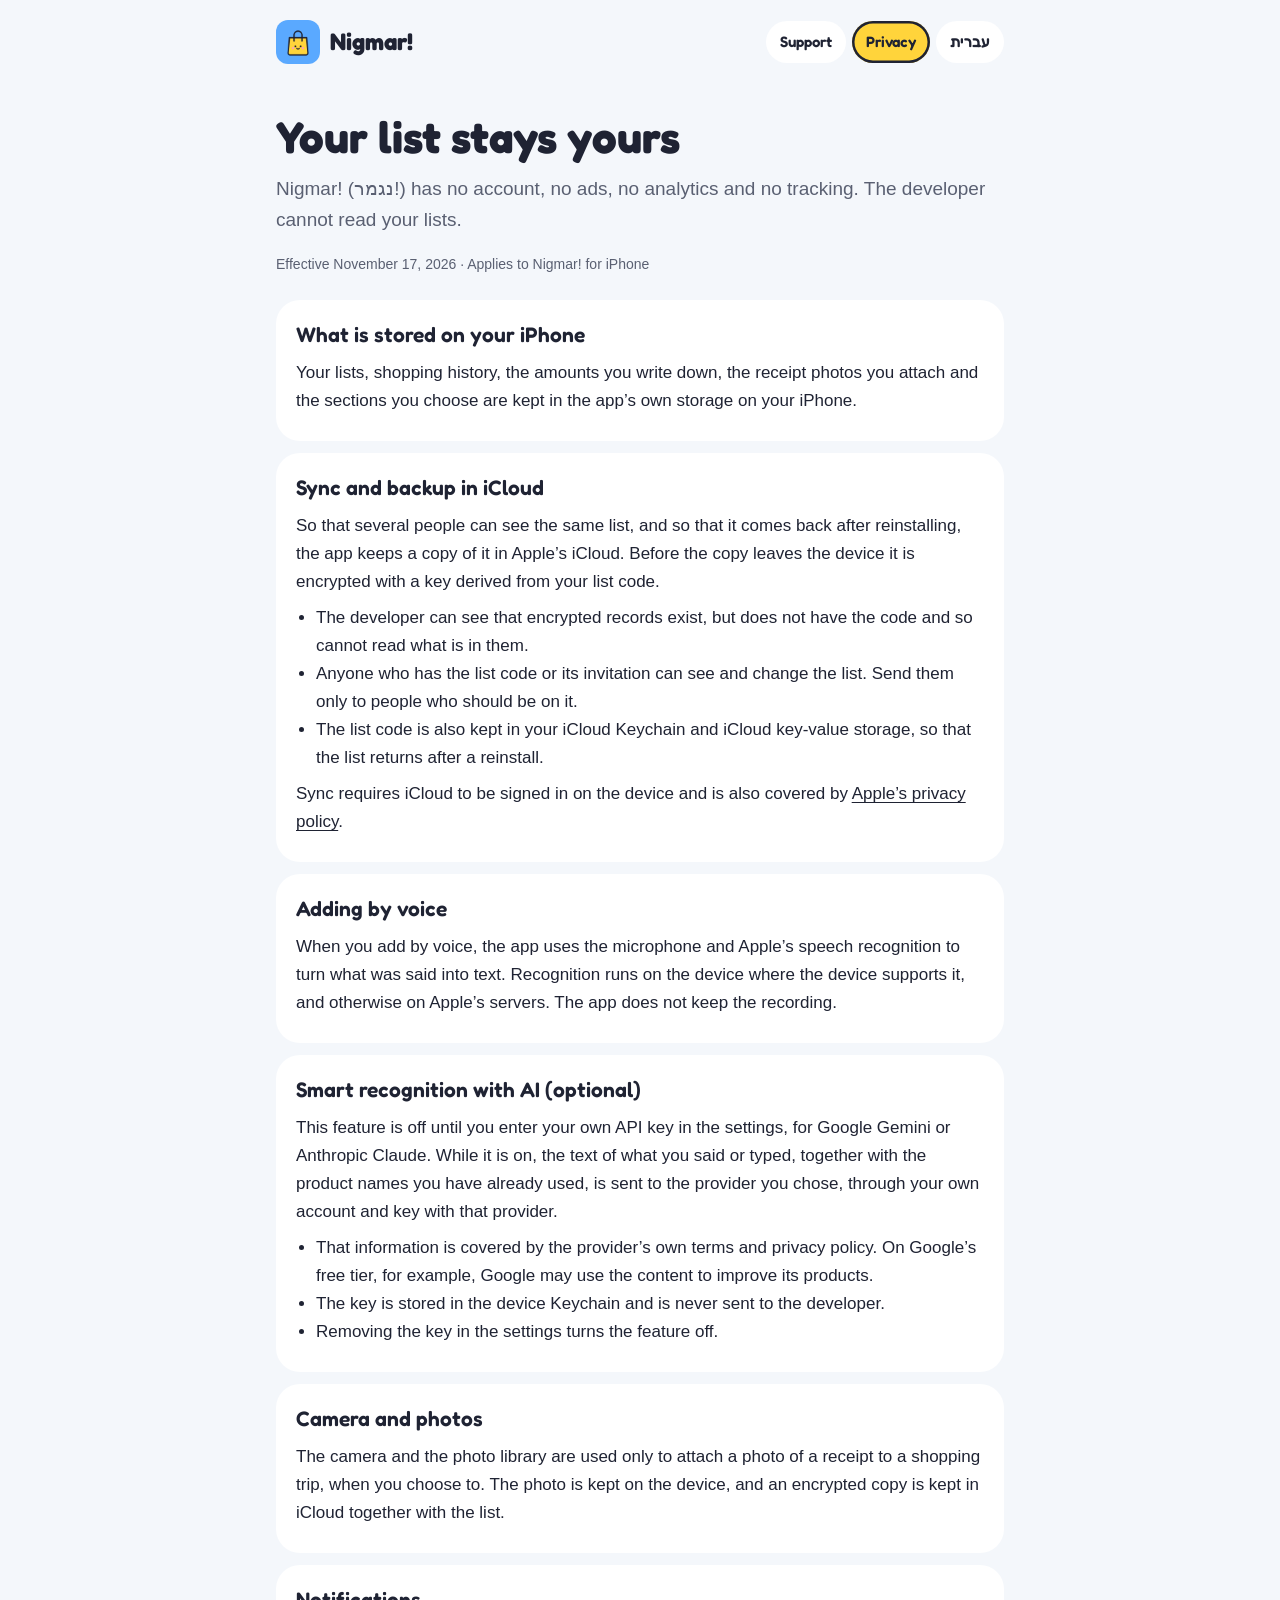
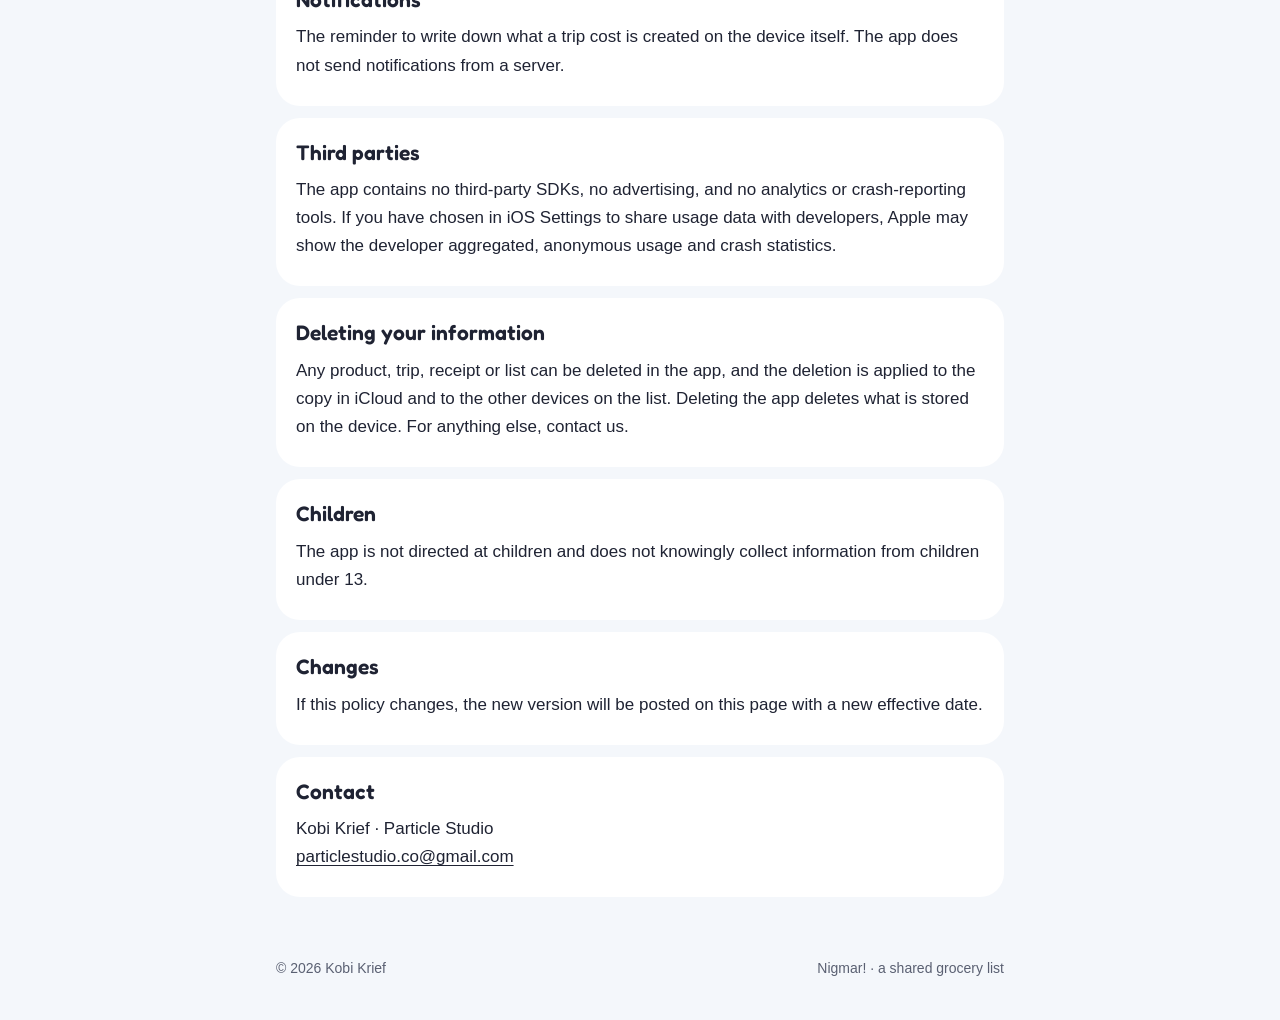
==== en/privacy.html @ 1b76d820 "Add files via upload" ====
<!doctype html>
<html lang="en">
<head>
<meta charset="utf-8">
<meta name="viewport" content="width=device-width, initial-scale=1">
<title>Nigmar! · Privacy Policy</title>
<meta name="description" content="Privacy policy of Nigmar! (נגמר!), a shared grocery list for iPhone. No account, no ads, no tracking.">
<link rel="icon" href="../icon.png">
<link rel="preconnect" href="https://fonts.googleapis.com"><link rel="preconnect" href="https://fonts.gstatic.com" crossorigin>
<link href="https://fonts.googleapis.com/css2?family=Fredoka:wght@500;600;700&display=swap" rel="stylesheet">
<link rel="stylesheet" href="../style.css">
</head>
<body>
<header class="top">
  <a class="brand" href="./"><img src="../icon.png" alt="">Nigmar!</a>
  <nav><a href="./">Support</a><a href="privacy.html" aria-current="page">Privacy</a><a href="../privacy.html" lang="he">עברית</a></nav>
</header>
<main class="wrap">
  <h1>Your list stays yours</h1>
  <p class="lede">Nigmar! (נגמר!) has no account, no ads, no analytics and no tracking. The developer cannot read your lists.</p>
  <p class="meta">Effective November 17, 2026 · Applies to Nigmar! for iPhone</p>

  <section>
    <h2>What is stored on your iPhone</h2>
    <p>Your lists, shopping history, the amounts you write down, the receipt photos you attach and the sections you choose are kept in the app’s own storage on your iPhone.</p>
  </section>
  <section>
    <h2>Sync and backup in iCloud</h2>
    <p>So that several people can see the same list, and so that it comes back after reinstalling, the app keeps a copy of it in Apple’s iCloud. Before the copy leaves the device it is encrypted with a key derived from your list code.</p>
    <ul>
      <li>The developer can see that encrypted records exist, but does not have the code and so cannot read what is in them.</li>
      <li>Anyone who has the list code or its invitation can see and change the list. Send them only to people who should be on it.</li>
      <li>The list code is also kept in your iCloud Keychain and iCloud key-value storage, so that the list returns after a reinstall.</li>
    </ul>
    <p>Sync requires iCloud to be signed in on the device and is also covered by <a href="https://www.apple.com/legal/privacy/">Apple’s privacy policy</a>.</p>
  </section>
  <section>
    <h2>Adding by voice</h2>
    <p>When you add by voice, the app uses the microphone and Apple’s speech recognition to turn what was said into text. Recognition runs on the device where the device supports it, and otherwise on Apple’s servers. The app does not keep the recording.</p>
  </section>
  <section>
    <h2>Smart recognition with AI (optional)</h2>
    <p>This feature is off until you enter your own API key in the settings, for Google Gemini or Anthropic Claude. While it is on, the text of what you said or typed, together with the product names you have already used, is sent to the provider you chose, through your own account and key with that provider.</p>
    <ul>
      <li>That information is covered by the provider’s own terms and privacy policy. On Google’s free tier, for example, Google may use the content to improve its products.</li>
      <li>The key is stored in the device Keychain and is never sent to the developer.</li>
      <li>Removing the key in the settings turns the feature off.</li>
    </ul>
  </section>
  <section>
    <h2>Camera and photos</h2>
    <p>The camera and the photo library are used only to attach a photo of a receipt to a shopping trip, when you choose to. The photo is kept on the device, and an encrypted copy is kept in iCloud together with the list.</p>
  </section>
  <section>
    <h2>Notifications</h2>
    <p>The reminder to write down what a trip cost is created on the device itself. The app does not send notifications from a server.</p>
  </section>
  <section>
    <h2>Third parties</h2>
    <p>The app contains no third-party SDKs, no advertising, and no analytics or crash-reporting tools. If you have chosen in iOS Settings to share usage data with developers, Apple may show the developer aggregated, anonymous usage and crash statistics.</p>
  </section>
  <section>
    <h2>Deleting your information</h2>
    <p>Any product, trip, receipt or list can be deleted in the app, and the deletion is applied to the copy in iCloud and to the other devices on the list. Deleting the app deletes what is stored on the device. For anything else, contact us.</p>
  </section>
  <section>
    <h2>Children</h2>
    <p>The app is not directed at children and does not knowingly collect information from children under 13.</p>
  </section>
  <section>
    <h2>Changes</h2>
    <p>If this policy changes, the new version will be posted on this page with a new effective date.</p>
  </section>
  <section>
    <h2>Contact</h2>
    <p>Kobi Krief · Particle Studio<br><a href="mailto:particlestudio.co@gmail.com?subject=Nigmar%20privacy">particlestudio.co@gmail.com</a></p>
  </section>
</main>
<footer class="foot"><span>© 2026 Kobi Krief</span><span>Nigmar! · a shared grocery list</span></footer>
</body>
</html>
---- style.css ----
:root{--ink:#1F2333;--ground:#F4F7FB;--muted:#5A6072;--yellow:#FFD43B;--soft:#FFE48A;--card:#fff}
*{box-sizing:border-box}
html{-webkit-text-size-adjust:100%}
body{margin:0;background:var(--ground);color:var(--ink);font-family:-apple-system,BlinkMacSystemFont,"Segoe UI","Rubik","Heebo",Arial,sans-serif;font-size:17px;line-height:1.65}
a{color:var(--ink);text-underline-offset:3px}
.top{display:flex;align-items:center;justify-content:space-between;gap:12px;max-width:760px;margin:0 auto;padding:20px 16px 8px}
.brand{display:flex;align-items:center;gap:10px;font-family:"Fredoka",sans-serif;font-weight:700;font-size:24px;text-decoration:none}
.brand img{width:44px;height:44px;border-radius:12px}
nav{display:flex;gap:6px;flex-wrap:wrap}
nav a{font-family:"Fredoka",sans-serif;font-weight:600;font-size:15px;text-decoration:none;padding:9px 14px;border-radius:999px;background:var(--card)}
nav a[aria-current=page]{background:var(--yellow);box-shadow:inset 0 0 0 2.5px var(--ink)}
.wrap{max-width:760px;margin:0 auto;padding:16px 16px 48px}
h1{font-family:"Fredoka",sans-serif;font-weight:700;font-size:clamp(30px,7vw,44px);line-height:1.15;margin:24px 0 10px}
.lede{font-size:19px;color:var(--muted);margin:0 0 18px}
.meta{font-size:14px;color:var(--muted);margin:10px 0 24px}
section{background:var(--card);border-radius:24px;padding:18px 20px;margin:12px 0}
h2{font-family:"Fredoka",sans-serif;font-weight:600;font-size:21px;margin:0 0 6px}
section p,section ul{margin:0 0 8px}
section ul{padding-inline-start:20px}
.btn{display:inline-block;font-family:"Fredoka",sans-serif;font-weight:600;font-size:18px;text-decoration:none;padding:13px 24px;border-radius:999px;background:var(--yellow);box-shadow:inset 0 0 0 2.5px var(--ink),0 3px 0 var(--ink)}
.foot{max-width:760px;margin:0 auto;padding:0 16px 40px;color:var(--muted);font-size:14px;display:flex;justify-content:space-between;gap:12px;flex-wrap:wrap}
code{background:var(--ground);padding:1px 6px;border-radius:6px;font-size:.92em}
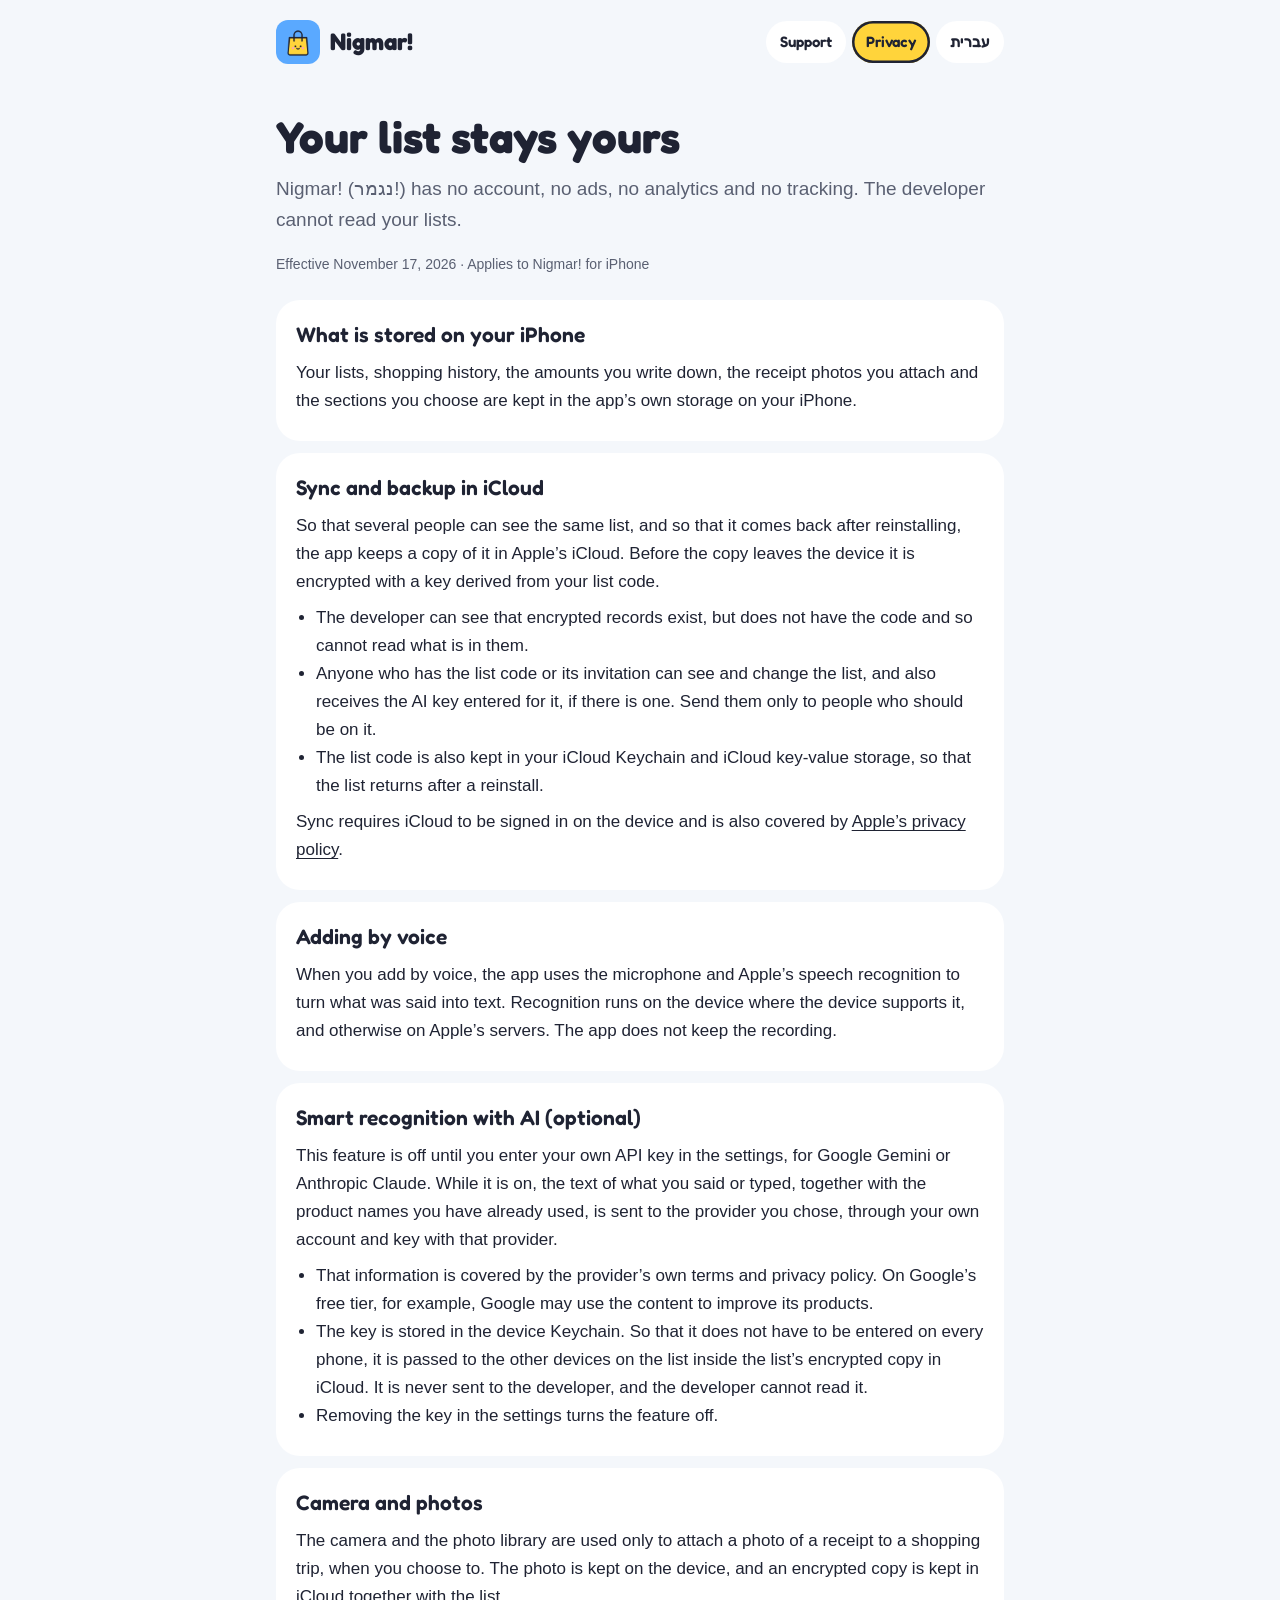
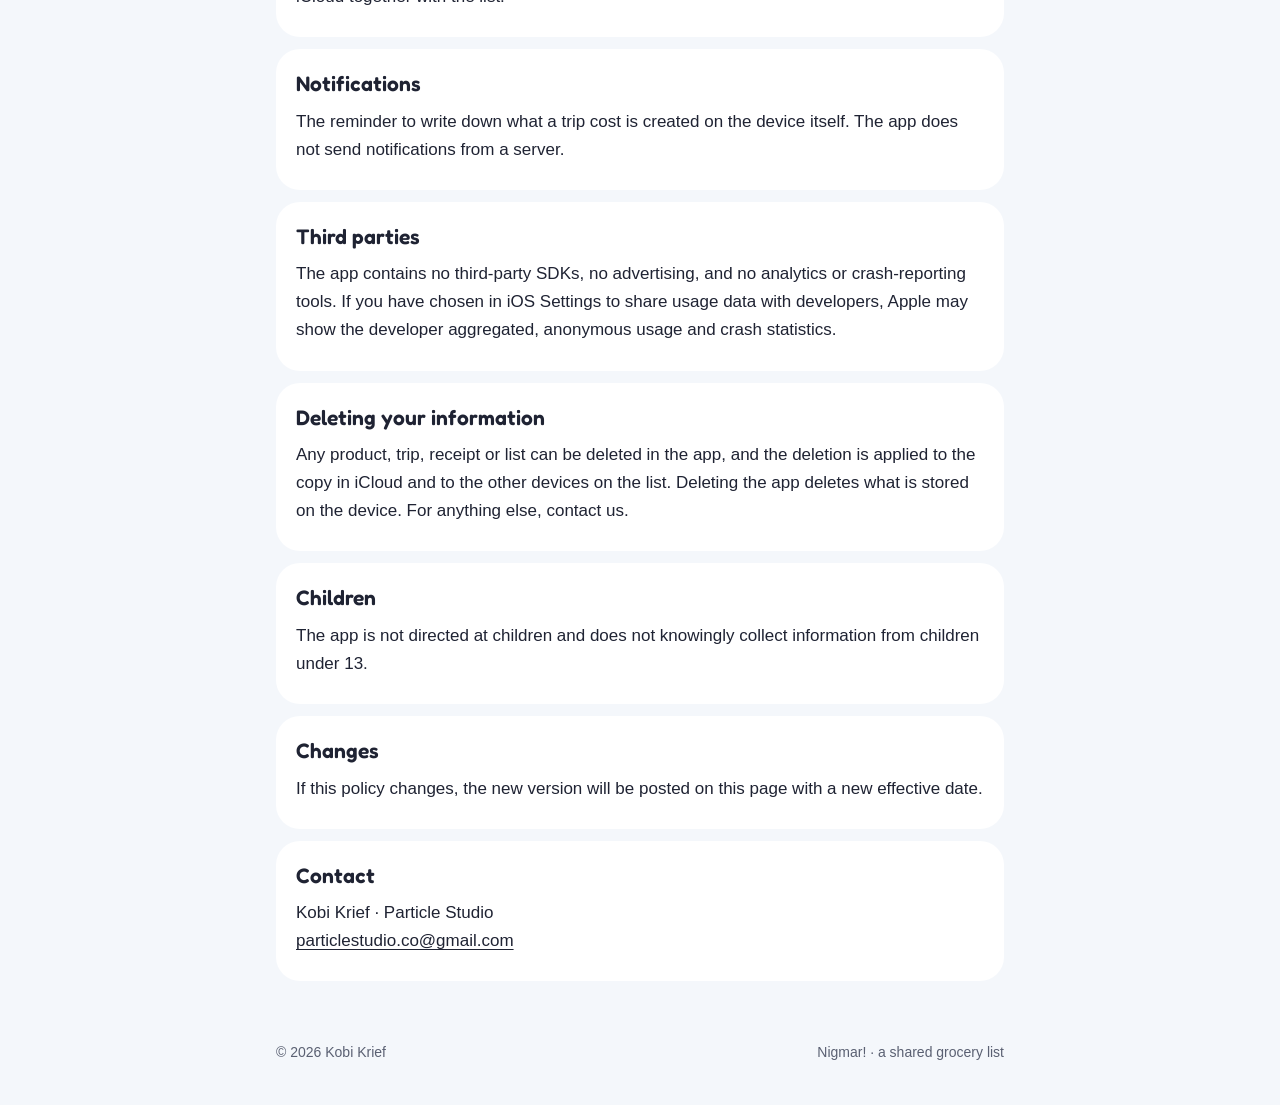
==== commit 7a15ddeb: "Add files via upload" ====
--- a/en/privacy.html
+++ b/en/privacy.html
@@ -29,7 +29,7 @@
     <p>So that several people can see the same list, and so that it comes back after reinstalling, the app keeps a copy of it in Apple’s iCloud. Before the copy leaves the device it is encrypted with a key derived from your list code.</p>
     <ul>
       <li>The developer can see that encrypted records exist, but does not have the code and so cannot read what is in them.</li>
-      <li>Anyone who has the list code or its invitation can see and change the list. Send them only to people who should be on it.</li>
+      <li>Anyone who has the list code or its invitation can see and change the list, and also receives the AI key entered for it, if there is one. Send them only to people who should be on it.</li>
       <li>The list code is also kept in your iCloud Keychain and iCloud key-value storage, so that the list returns after a reinstall.</li>
     </ul>
     <p>Sync requires iCloud to be signed in on the device and is also covered by <a href="https://www.apple.com/legal/privacy/">Apple’s privacy policy</a>.</p>
@@ -43,7 +43,7 @@
     <p>This feature is off until you enter your own API key in the settings, for Google Gemini or Anthropic Claude. While it is on, the text of what you said or typed, together with the product names you have already used, is sent to the provider you chose, through your own account and key with that provider.</p>
     <ul>
       <li>That information is covered by the provider’s own terms and privacy policy. On Google’s free tier, for example, Google may use the content to improve its products.</li>
-      <li>The key is stored in the device Keychain and is never sent to the developer.</li>
+      <li>The key is stored in the device Keychain. So that it does not have to be entered on every phone, it is passed to the other devices on the list inside the list’s encrypted copy in iCloud. It is never sent to the developer, and the developer cannot read it.</li>
       <li>Removing the key in the settings turns the feature off.</li>
     </ul>
   </section>
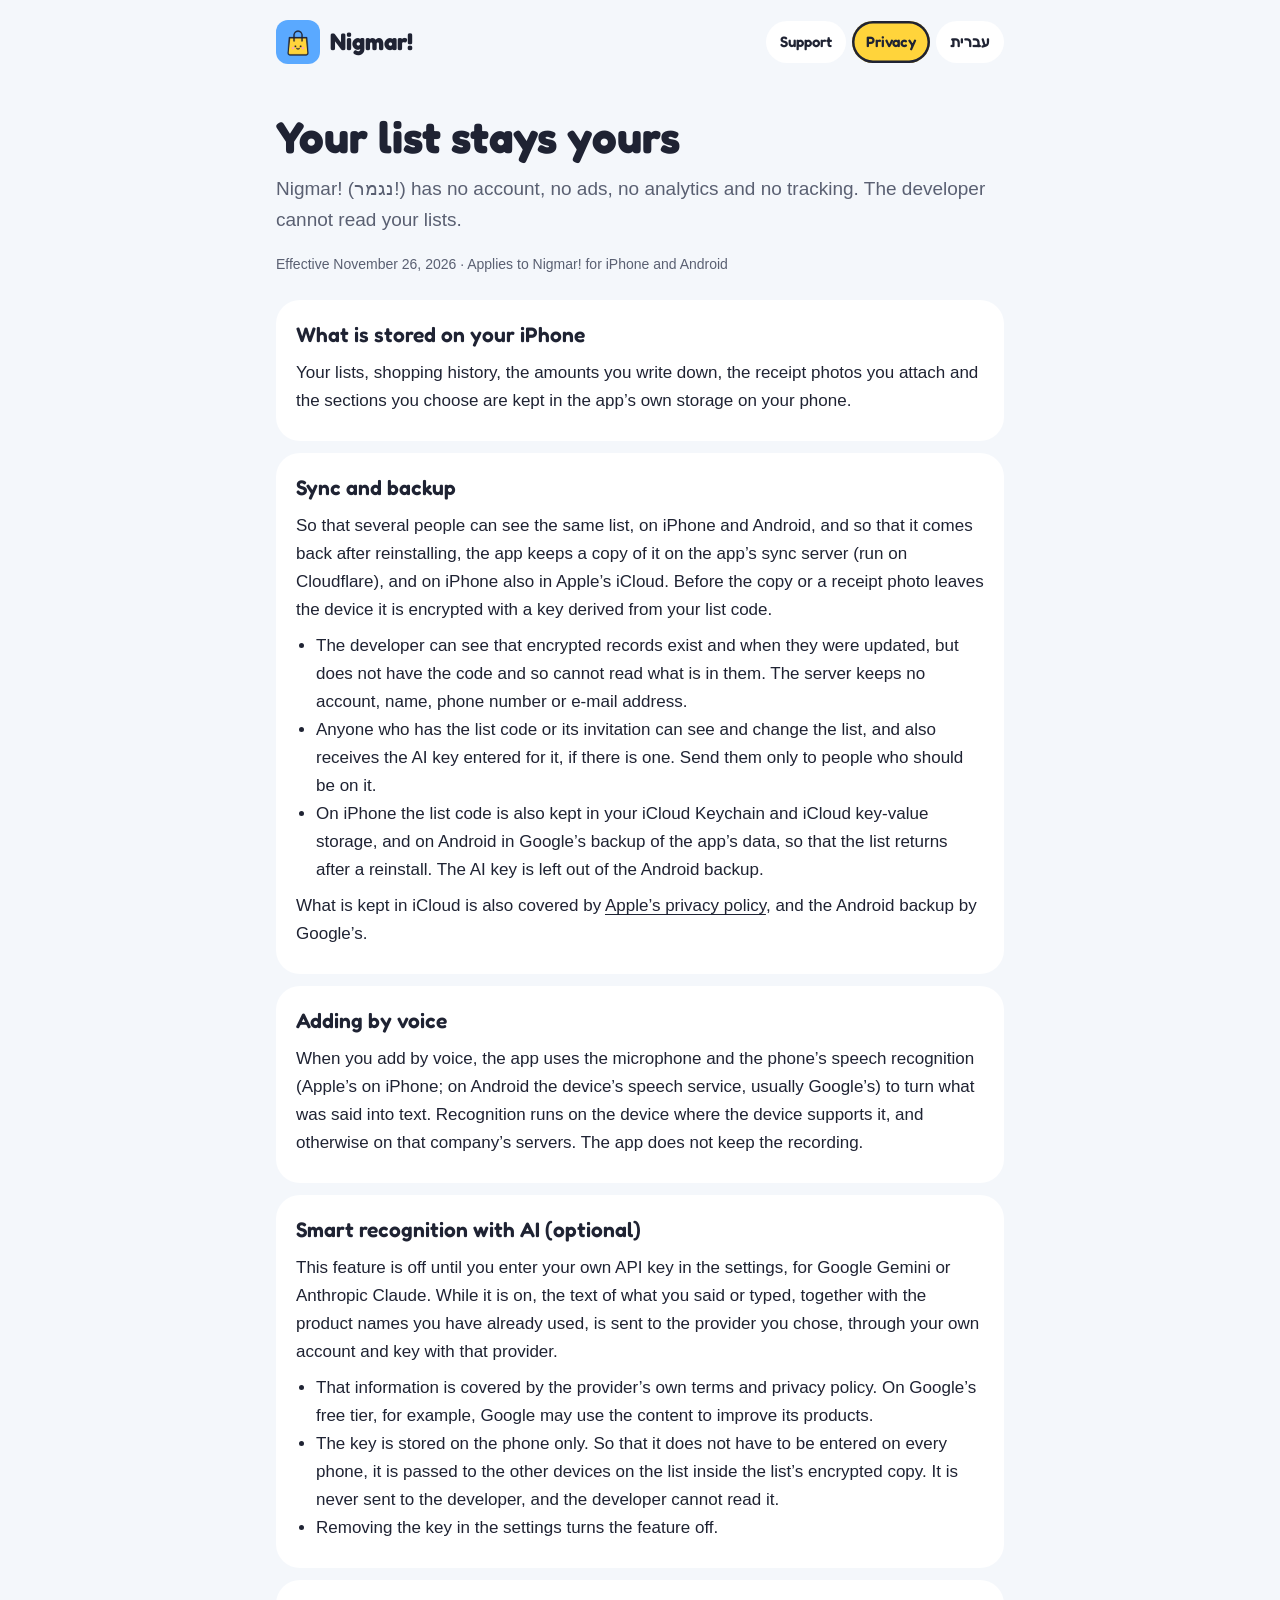
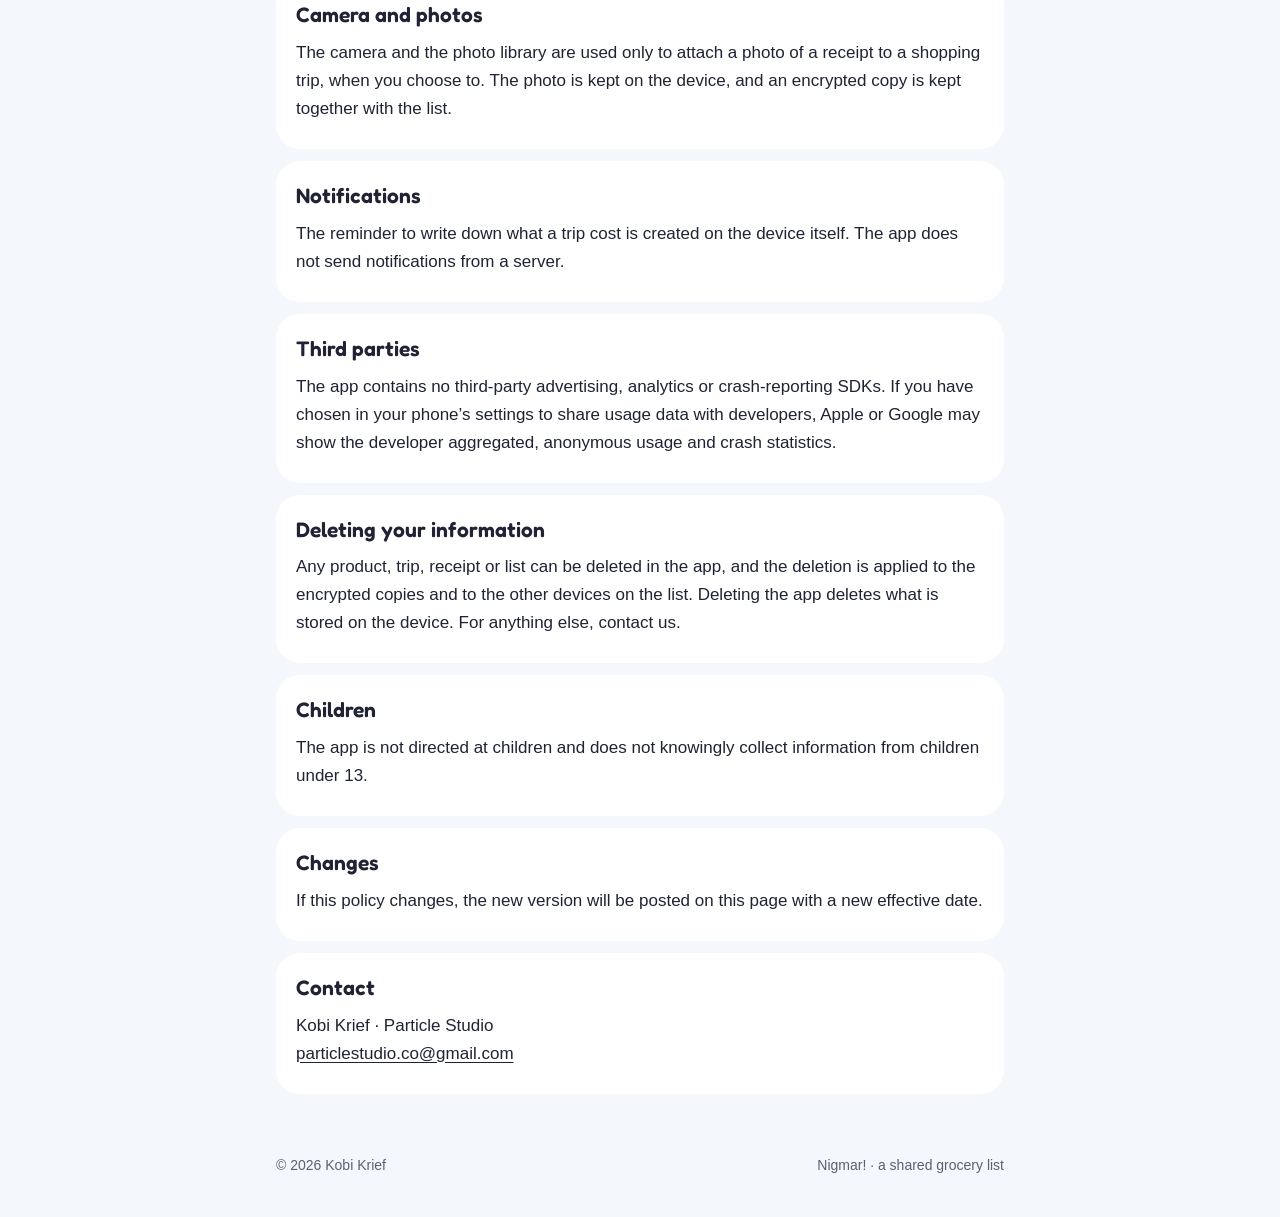
==== commit 6ced0130: "Privacy policy (English): sync server, Android" ====
--- a/en/privacy.html
+++ b/en/privacy.html
@@ -18,38 +18,38 @@
 <main class="wrap">
   <h1>Your list stays yours</h1>
   <p class="lede">Nigmar! (נגמר!) has no account, no ads, no analytics and no tracking. The developer cannot read your lists.</p>
-  <p class="meta">Effective November 17, 2026 · Applies to Nigmar! for iPhone</p>
+  <p class="meta">Effective November 26, 2026 · Applies to Nigmar! for iPhone and Android</p>
 
   <section>
     <h2>What is stored on your iPhone</h2>
-    <p>Your lists, shopping history, the amounts you write down, the receipt photos you attach and the sections you choose are kept in the app’s own storage on your iPhone.</p>
+    <p>Your lists, shopping history, the amounts you write down, the receipt photos you attach and the sections you choose are kept in the app’s own storage on your phone.</p>
   </section>
   <section>
-    <h2>Sync and backup in iCloud</h2>
-    <p>So that several people can see the same list, and so that it comes back after reinstalling, the app keeps a copy of it in Apple’s iCloud. Before the copy leaves the device it is encrypted with a key derived from your list code.</p>
+    <h2>Sync and backup</h2>
+    <p>So that several people can see the same list, on iPhone and Android, and so that it comes back after reinstalling, the app keeps a copy of it on the app’s sync server (run on Cloudflare), and on iPhone also in Apple’s iCloud. Before the copy or a receipt photo leaves the device it is encrypted with a key derived from your list code.</p>
     <ul>
-      <li>The developer can see that encrypted records exist, but does not have the code and so cannot read what is in them.</li>
+      <li>The developer can see that encrypted records exist and when they were updated, but does not have the code and so cannot read what is in them. The server keeps no account, name, phone number or e-mail address.</li>
       <li>Anyone who has the list code or its invitation can see and change the list, and also receives the AI key entered for it, if there is one. Send them only to people who should be on it.</li>
-      <li>The list code is also kept in your iCloud Keychain and iCloud key-value storage, so that the list returns after a reinstall.</li>
+      <li>On iPhone the list code is also kept in your iCloud Keychain and iCloud key-value storage, and on Android in Google’s backup of the app’s data, so that the list returns after a reinstall. The AI key is left out of the Android backup.</li>
     </ul>
-    <p>Sync requires iCloud to be signed in on the device and is also covered by <a href="https://www.apple.com/legal/privacy/">Apple’s privacy policy</a>.</p>
+    <p>What is kept in iCloud is also covered by <a href="https://www.apple.com/legal/privacy/">Apple’s privacy policy</a>, and the Android backup by Google’s.</p>
   </section>
   <section>
     <h2>Adding by voice</h2>
-    <p>When you add by voice, the app uses the microphone and Apple’s speech recognition to turn what was said into text. Recognition runs on the device where the device supports it, and otherwise on Apple’s servers. The app does not keep the recording.</p>
+    <p>When you add by voice, the app uses the microphone and the phone’s speech recognition (Apple’s on iPhone; on Android the device’s speech service, usually Google’s) to turn what was said into text. Recognition runs on the device where the device supports it, and otherwise on that company’s servers. The app does not keep the recording.</p>
   </section>
   <section>
     <h2>Smart recognition with AI (optional)</h2>
     <p>This feature is off until you enter your own API key in the settings, for Google Gemini or Anthropic Claude. While it is on, the text of what you said or typed, together with the product names you have already used, is sent to the provider you chose, through your own account and key with that provider.</p>
     <ul>
       <li>That information is covered by the provider’s own terms and privacy policy. On Google’s free tier, for example, Google may use the content to improve its products.</li>
-      <li>The key is stored in the device Keychain. So that it does not have to be entered on every phone, it is passed to the other devices on the list inside the list’s encrypted copy in iCloud. It is never sent to the developer, and the developer cannot read it.</li>
+      <li>The key is stored on the phone only. So that it does not have to be entered on every phone, it is passed to the other devices on the list inside the list’s encrypted copy. It is never sent to the developer, and the developer cannot read it.</li>
       <li>Removing the key in the settings turns the feature off.</li>
     </ul>
   </section>
   <section>
     <h2>Camera and photos</h2>
-    <p>The camera and the photo library are used only to attach a photo of a receipt to a shopping trip, when you choose to. The photo is kept on the device, and an encrypted copy is kept in iCloud together with the list.</p>
+    <p>The camera and the photo library are used only to attach a photo of a receipt to a shopping trip, when you choose to. The photo is kept on the device, and an encrypted copy is kept together with the list.</p>
   </section>
   <section>
     <h2>Notifications</h2>
@@ -57,11 +57,11 @@
   </section>
   <section>
     <h2>Third parties</h2>
-    <p>The app contains no third-party SDKs, no advertising, and no analytics or crash-reporting tools. If you have chosen in iOS Settings to share usage data with developers, Apple may show the developer aggregated, anonymous usage and crash statistics.</p>
+    <p>The app contains no third-party advertising, analytics or crash-reporting SDKs. If you have chosen in your phone’s settings to share usage data with developers, Apple or Google may show the developer aggregated, anonymous usage and crash statistics.</p>
   </section>
   <section>
     <h2>Deleting your information</h2>
-    <p>Any product, trip, receipt or list can be deleted in the app, and the deletion is applied to the copy in iCloud and to the other devices on the list. Deleting the app deletes what is stored on the device. For anything else, contact us.</p>
+    <p>Any product, trip, receipt or list can be deleted in the app, and the deletion is applied to the encrypted copies and to the other devices on the list. Deleting the app deletes what is stored on the device. For anything else, contact us.</p>
   </section>
   <section>
     <h2>Children</h2>
